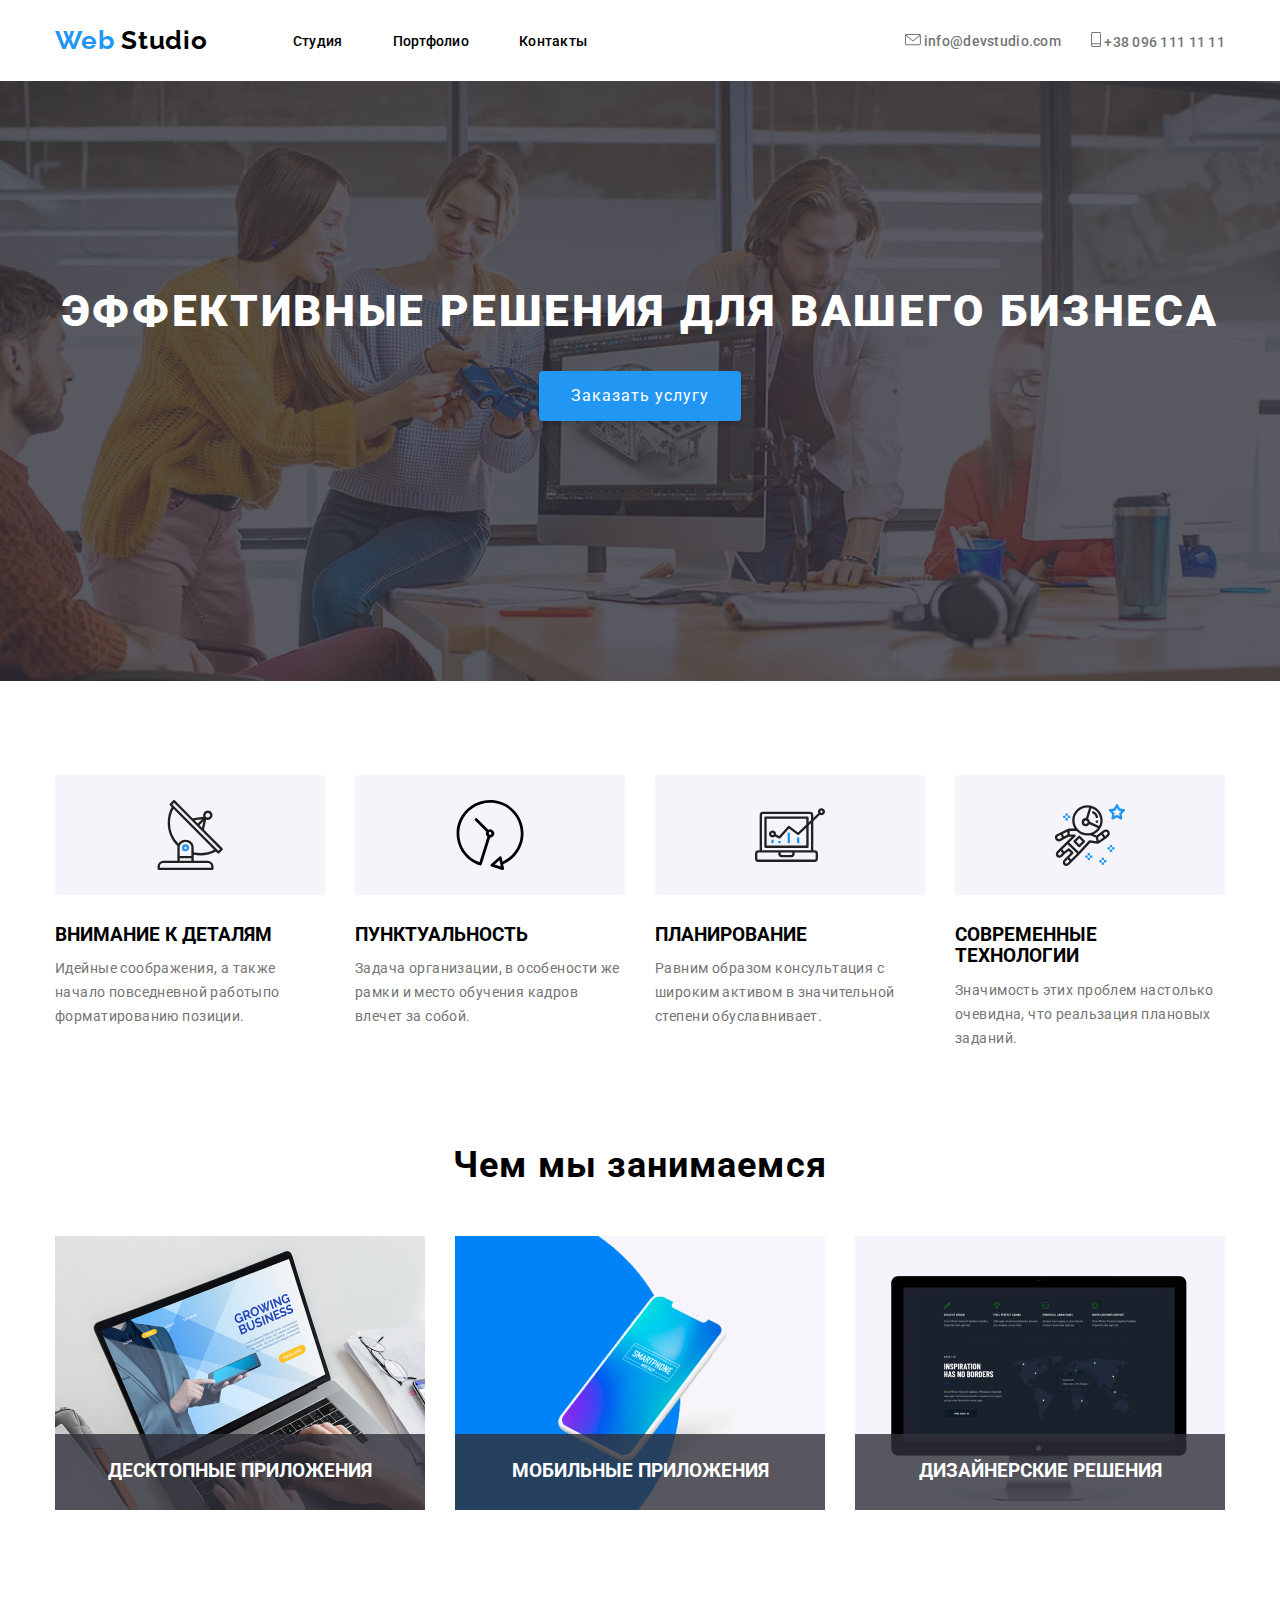
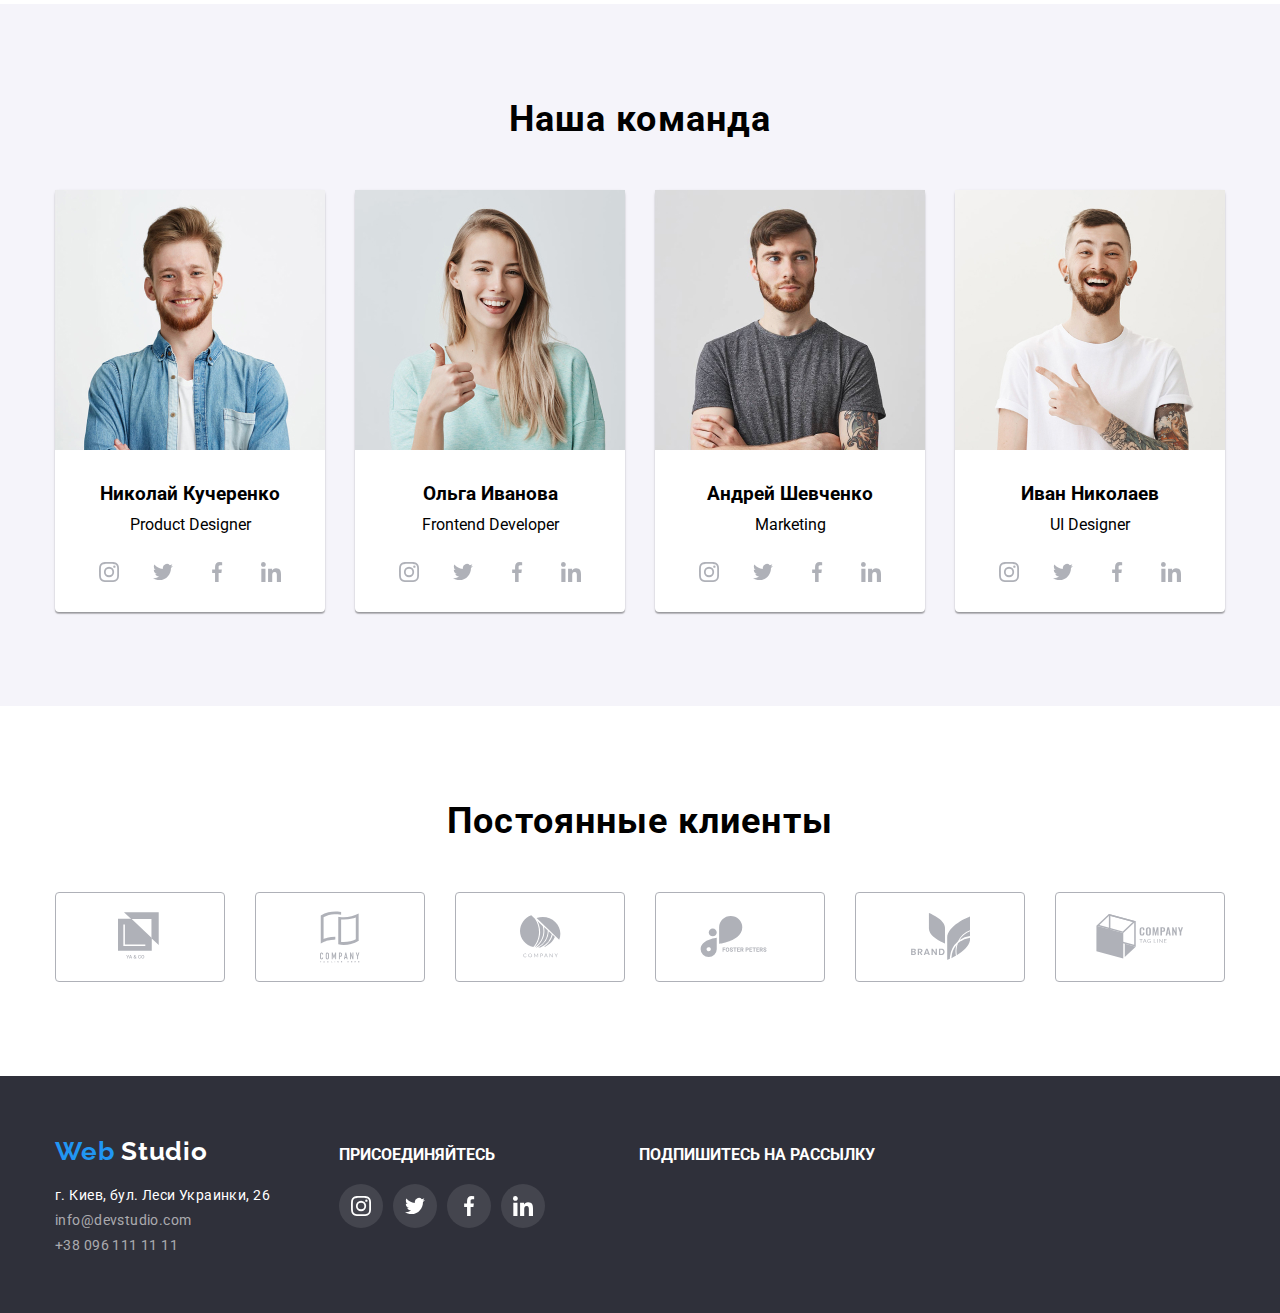
==== index.html @ 8b9122d2 "Скопированые файлы из предыдущей работы" ====
<!DOCTYPE html>
<html lang="ru">

<head>
    <meta charset="UTF-8">
    <meta name="viewport" content="width=device-width, initial-scale=1.0">
    <link
      rel="stylesheet"
      href="https://fonts.googleapis.com/css2?family=Raleway:wght@700&family=Roboto:wght@400;500;900&display=swap"
    />
    <title>Web studio</title>
    <link rel="stylesheet" href="./css/styles.css">
    <link rel="stylesheet" href="./css/normalize.css">

</head>

<body>
                <!-- Header -->
    <header>
        <nav class="container">
            <div class="header-content">
                <div class="header-logo">
                    <a class="logo" href="index.html"><span class="web">Web</span> Studio</a>
                </div>
                
                <ul class="nav-list">
                    <li class="nav-item"><a href="index.html" class="link">Студия</a></li>
                    <li class="nav-item"><a href="portfolio.html" class="link">Портфолио</a></li>
                    <li class="nav-item"><a href="#contacts" class="link">Контакты</a></li>
                </ul>
                <ul class="contacts-list">
                    <li class="contacts-item">
                        <a href="mailto:info@devstudio.com">
                            <svg class="mail">
                                <use href="./images/icons.svg#mail"></use>
                            </svg>
                         info@devstudio.com </a>
                    </li>
                    <li class="contacts-item">
                        <a href="tel:+380961111111">
                            <svg class="phone">
                                <use href="./images/icons.svg#phone"></use>
                            </svg>
                         +38 096 111 11 11 </a>
                    </li>
                </ul>
            </div> 
        </nav>
    </header>
    
                <!-- Hero -->
    <main>
        <section class="hero">
            <div class="container">
                <!-- <img src="./images/main.jpg" alt="Эфективные решения"> -->
                <h1 class="hero-title">ЭФФЕКТИВНЫЕ РЕШЕНИЯ ДЛЯ ВАШЕГО БИЗНЕСА</h1>
                <button class="button">Заказать услугу</button>
            </div>
        </section>

                <!-- Features cotainer-->
        <section class="features">
            <!-- То что нужно спрятать -->
            <h2 class="title visually-hidden">Наши преимущества</h2>
            <!-- То что нужно спрятать -->

            <div class="container">
                <ul class="features-list">
                    <li class="features-item">
                        <div class="features-image">
                            <svg class="icon">
                                <use href="./images/icons.svg#antena"></use>
                            </svg>
                        </div>
                        <h3 class="features-item-title">ВНИМАНИЕ К ДЕТАЛЯМ</h3>
                        <p class="features-item-text">Идейные соображения, а также начало повседневной работыпо форматированию позиции.</p>
                    </li>
                    <li class="features-item">
                        <div class="features-image">
                            <svg class="icon">
                                <use href="./images/icons.svg#clock"></use>
                            </svg>
                        </div>                        
                        <h3 class="features-item-title">ПУНКТУАЛЬНОСТЬ</h3>
                        <p class="features-item-text">Задача организации, в особености же рамки и место обучения кадров влечет за собой.</p>
                    </li>
                    <li class="features-item">
                        <div class="features-image">
                            <svg class="icon">
                                <use href="./images/icons.svg#diagram"></use>
                            </svg>
                        </div>
                        <h3 class="features-item-title">ПЛАНИРОВАНИЕ</h3>
                        <p class="features-item-text">Равним образом консультация с широким активом в значительной степени обуславнивает.</p>
                    </li>
                    <li class="features-item">
                        <div class="features-image">
                            <svg class="icon">
                                <use href="./images/icons.svg#astronaut"></use>
                            </svg>
                        </div>
                        <h3 class="features-item-title">СОВРЕМЕННЫЕ ТЕХНОЛОГИИ</h3>
                        <p class="features-item-text">Значимость этих проблем настолько очевидна, что реальзация плановых заданий.</p>
                    </li>
                </ul>
            </div>
        </section>

        <!--Tech skills container-->
        <section class="tech-skills">
            <div class="container">
                <h2 class="title">Чем мы занимаемся</h2>
                <ul class="tech-skills-list">
                    <li class="tech-skills-item box1">
                        <a href="#">
                            <!-- <img src="./images/box1.jpg" alt="Desktop app"> -->
                            <h3 class="tech-skills-item-title">ДЕСКТОПНЫЕ ПРИЛОЖЕНИЯ</h3>
                        </a>                        
                    </li>
                    <li class="tech-skills-item box2">
                        <a href="#">
                            <!-- <img src="./images/box2.jpg" alt="Mobile app"> -->
                            <h3 class="tech-skills-item-title">МОБИЛЬНЫЕ ПРИЛОЖЕНИЯ</h3>
                        </a>                        
                    </li>
                    <li class="tech-skills-item box3">
                        <a href="#">
                            <!-- <img src="./images/box3.jpg" alt="Дизайнерские решения"> -->
                            <h3 class="tech-skills-item-title">ДИЗАЙНЕРСКИЕ РЕШЕНИЯ</h3>
                        </a>                        
                    </li>
                </ul>
            </div>
        </section>

        <!-- Our Team -->
        <section class="our-team">
            <div class="container">
                <h2 class="title">Наша команда</h2>
                <ul class="team-list">
                    <li class="team-item">
                        <div class="team-photo">
                            <img src="./images/John_Smith.jpg" alt="Николай Кучеренко">
                        </div>                        
                        <div class="team-item-info">
                            <h3 class="team-item-title">Николай Кучеренко</h3>
                            <p class="team-item-description">Product Designer</p>
                            <ul class="social">
                                <!-- <li>
                                    <a href="">
                                        <svg>
                                            <use href="./images/icons.svg#antena.svg"></use>
                                        </svg>
                                    </a>
                                </li> -->
                                <li class="social-item">
                                    <a href="">
                                        <svg class="social-icon">
                                            <use href="./images/icons.svg#instagram"></use>
                                        </svg>
                                    </a>
                                </li>
                                <li class="social-item">
                                    <a href="">
                                        <svg class="social-icon">
                                            <use href="./images/icons.svg#twitter"></use>
                                        </svg>
                                    </a>
                                </li>
                                <li class="social-item">
                                    <a href="">
                                        <svg class="social-icon">
                                            <use href="./images/icons.svg#facebook"></use>
                                        </svg>
                                    </a>
                                </li>
                                <li class="social-item">
                                    <a href="">
                                        <svg class="social-icon">
                                            <use href="./images/icons.svg#linkedin"></use>
                                        </svg>
                                    </a>
                                </li>
                            </ul>
                        </div>
                    </li>
                    <li class="team-item">
                        <img src="./images/Marta_Stewart.jpg" alt="Ольга Иванова">
                        <div class="team-item-info">
                            <h3 class="team-item-title">Ольга Иванова</h3>
                            <p class="team-item-description">Frontend Developer</p>
                            <ul class="social">
                                <li class="social-item">
                                    <a href="">
                                        <svg class="social-icon">
                                            <use href="./images/icons.svg#instagram"></use>
                                        </svg>
                                    </a>
                                </li>
                                <li class="social-item">
                                    <a href="">
                                        <svg class="social-icon">
                                            <use href="./images/icons.svg#twitter"></use>
                                        </svg>
                                    </a>
                                </li>
                                <li class="social-item">
                                    <a href="">
                                        <svg class="social-icon">
                                            <use href="./images/icons.svg#facebook"></use>
                                        </svg>
                                    </a>
                                </li>
                                <li class="social-item">
                                    <a href="">
                                        <svg class="social-icon">
                                            <use href="./images/icons.svg#linkedin"></use>
                                        </svg>
                                    </a>
                                </li>
                            </ul>
                        </div>
                    </li>
                    <li class="team-item">
                        <img src="./images/Robert_Jakis.jpg" alt="Андрей Шевченко">
                        <div class="team-item-info">
                            <h3 class="team-item-title">Андрей Шевченко</h3>
                            <p class="team-item-description">Marketing</p>
                            <ul class="social">
                                <li class="social-item">
                                    <a href="">
                                        <svg class="social-icon">
                                            <use href="./images/icons.svg#instagram"></use>
                                        </svg>
                                    </a>
                                </li>
                                <li class="social-item">
                                    <a href="">
                                        <svg class="social-icon">
                                            <use href="./images/icons.svg#twitter"></use>
                                        </svg>
                                    </a>
                                </li>
                                <li class="social-item">
                                    <a href="">
                                        <svg class="social-icon">
                                            <use href="./images/icons.svg#facebook"></use>
                                        </svg>
                                    </a>
                                </li>
                                <li class="social-item">
                                    <a href="">
                                        <svg class="social-icon">
                                            <use href="./images/icons.svg#linkedin"></use>
                                        </svg>
                                    </a>
                                </li>
                            </ul>
                        </div>
                    </li>
                    <li class="team-item">
                        <img src="./images/Martin_Doe.jpg" alt="Иван Николаев">
                        <div class="team-item-info">
                            <h3 class="team-item-title">Иван Николаев</h3>
                            <p class="team-item-description">UI Designer</p>
                            <ul class="social">
                                <li class="social-item">
                                    <a href="">
                                        <svg class="social-icon">
                                            <use href="./images/icons.svg#instagram"></use>
                                        </svg>
                                    </a>
                                </li>
                                <li class="social-item">
                                    <a href="">
                                        <svg class="social-icon">
                                            <use href="./images/icons.svg#twitter"></use>
                                        </svg>
                                    </a>
                                </li>
                                <li class="social-item">
                                    <a href="">
                                        <svg class="social-icon">
                                            <use href="./images/icons.svg#facebook"></use>
                                        </svg>
                                    </a>
                                </li>
                                <li class="social-item">
                                    <a href="">
                                        <svg class="social-icon">
                                            <use href="./images/icons.svg#linkedin"></use>
                                        </svg>
                                    </a>
                                </li>
                            </ul>
                        </div>
                    </li>
                </ul>
            </div>
        </section>
        <!-- Our Client -->
        <section class="clients">
            <div class="container">
                <h2 class="title">Постоянные клиенты</h2>
                <ul class="clients-list">
                    <li class="clients-item">
                        <a href="#">
                            <svg class="clients-icon"  width="45px" height="50px">
                                <use href="./images/icons.svg#logo-Client1"></use>
                            </svg>
                        </a>
                    </li>
                    <li class="clients-item">
                        <a href="#">
                            <svg class="clients-icon" width="40px" height="52px">
                                <use href="./images/icons.svg#logo-Client2"></use>
                            </svg>
                        </a>
                    </li>
                    <li class="clients-item">
                        <a href="#">
                            <svg class="clients-icon" width="41px" height="43px">
                                <use href="./images/icons.svg#logo-Client3"></use>
                            </svg>
                        </a>
                    </li>
                    <li class="clients-item">
                        <a href="#">
                            <svg class="clients-icon" width="80px" height="42px">
                                <use href="./images/icons.svg#logo-Client4"></use>
                            </svg>
                        </a>
                    </li>
                    <li class="clients-item">
                        <a href="#">
                            <svg class="clients-icon" width="59px" height="47px">
                                <use href="./images/icons.svg#logo-Client5"></use>
                            </svg>
                        </a>
                    </li>
                    <li class="clients-item">
                        <a href="#">
                            <svg class="clients-icon" width="88px" height="45px">
                                <use href="./images/icons.svg#logo-Client6"></use>
                            </svg>
                            
                        </a>
                    </li>
                </ul>
            </div>
        </section>
    </main>

    <!-- Footer -->
    <footer class="page-footer">
        <section>
            <div class="container">  
                <div class="footer-content">
                    <div class="footer-contacts">
                        <a class="logo inverse" href="#top"><span class="web">Web</span> Studio</a>                                
                        <address id="contacts" class="adress">      
                            <p class="adress-item inverse">г. Киев, бул. Леси Украинки, 26</p>
                            <p class="adress-item"><a href="mailto:info@devstudio.com" class="link"> info@devstudio.com</a></p>
                            <p class="adress-item"><a href="tel:+380961111111" class="link"> +38 096 111 11 11 </a></p>
                        </address>
                    </div>
                    <div class="join-social-network">
                        <b class="inverse">ПРИСОЕДИНЯЙТЕСЬ</b>
                        <ul class="social">
                            <li class="social-item">
                                <a href="">
                                    <svg class="social-icon">
                                        <use href="./images/icons.svg#instagram"></use>
                                    </svg>
                                </a>
                            </li>
                            <li class="social-item">
                                <a href="">
                                    <svg class="social-icon">
                                        <use href="./images/icons.svg#twitter"></use>
                                    </svg>
                                </a>
                            </li>
                            <li class="social-item">
                                <a href="">
                                    <svg class="social-icon">
                                        <use href="./images/icons.svg#facebook"></use>
                                    </svg>
                                </a>
                            </li>
                            <li class="social-item">
                                <a href="">
                                    <svg class="social-icon">
                                        <use href="./images/icons.svg#linkedin"></use>
                                    </svg>
                                </a>
                            </li>
                        </ul>
                    </div>

                    <div class="subscribe">
                        <b class="inverse">ПОДПИШИТЕСЬ НА РАССЫЛКУ</b>
                        <!-- <input type="text" placeholder="E-mail">
                        <input type="submit" value="Подписаться" id="asd_subscribe_submit" name="asd_submit"> -->
                    </div>

                </div>
            </div>
        </section>
    </footer>
</body>

</html>
---- css/styles.css ----
/* Text colors */
:root {
    --main-1-color: black;
    --main-2-color: #2196F3;
    --main-3-color: #FFFFFF;
    --main-4-color: #757575;
    --main-5-color: #2F303A;
    --main-6-color: #F5F4FA;
    --main-7-color: rgba(255, 255, 255, 0.4);
    --main-8-color: rgba(255, 255, 255, 0.1);
    --main-9-color: #AFB1B8;
}

html {
    box-sizing: border-box;
}

*,
::before,
::after {
    box-sizing: inherit;
}
h1,
h2,
h3,
h4,
h5,
h6,
p {
    margin-top: 0px;
    margin-bottom: 0px;
}
body {
    font-family: 'Roboto', sans-serif;
}

a {
    text-decoration: none;  /*Убирает подчеткивание в ссылок*/
}

ul {
    text-decoration: none;
    list-style: none;
    margin: 0;
    padding-left: 0;
}

.container {
    width: 1200px;
    padding-top: 94px;
    padding-bottom: 94px;
    padding-right: 15px;
    padding-left: 15px; 
    margin: 0px auto 0px auto;   
}

.nav-list .link:hover,
.nav-list .link:focus {
    padding-bottom: 28px;
    border-bottom: 2px solid var(--main-2-color);
}
.link:hover,
.link:focus {
    color: var(--main-2-color);
}

header .container,
footer .container {
    padding-top: 0px;
    padding-bottom: 0px;
}

.title {
    padding-bottom: 50px;
    font-size: 36px;
    line-height: 42px;
    letter-spacing: 0.03em;
    text-align: center;
}

/* img {
    display: block;
    max-width: 100%;
    height: auto;
} */


        /* Header */
.border {
    border-bottom: 1px solid #ECECEC;
}
.header-content {
    display: flex;
    align-items: center;   
}
.header-logo {
    text-align: center;
    padding-top: 24px;
    padding-bottom: 25px;
    margin-right: 85px;
}
header .container {
    height: 81px;
}
header {
    font-weight: 500;
    font-size: 14px;
    line-height: 16px;
    letter-spacing: 0.02em;
}

.logo {
    font-family: 'Raleway', sans-serif;
    font-size: 26px;
    font-weight: 700;
    line-height: 1.19;
    letter-spacing: 0.03em;
    color: var(--main-1-color);
}

.web {
    color: var(--main-2-color);
}

.nav-list,
.contacts-list,
.team-list {
    display: flex;
}
.contacts-list {
    align-items: center;
}

.nav-item:not(:last-child) {
    margin-right: 50px;
}

.nav-item,
.contacts-item {
    padding-top: 32px;
    padding-bottom: 32px;    
}

.nav-item a {
    color: var(--main-1-color);
}

.contacts-list {
    margin-left: auto;
}
.contacts-item:not(:last-child) {
    margin-right: 30px;    
}

.contacts-item a {
    color: var(--main-4-color);
}

.contacts-item a:hover,
.contacts-item a:focus {
    color: var(--main-2-color);
    fill: var(--main-2-color);
}

.mail {
    width: 16px;
    height: 12px;
    fill: currentColor;
}
.phone {
    width: 10px;
    height: 15px;
    fill: currentColor;
}
        /* Header end*/


        /* Шапка сайта */
.hero {
    align-items: center;
    text-align: center;
    /* padding-top: 200px;
    padding-bottom: 280px; */
    background-image: linear-gradient(to right, rgba(47, 48, 58, 0.8), rgba(47, 48, 58, 0.8)),
        url("../images/main.jpg");
    background-repeat: no-repeat;
    background-position: center;
    background-size: cover;
    margin-left: auto;
    margin-right: auto;
    max-width: 1600px;
    height: 600px;
}
.hero .container {
    padding: 0;
}

.hero-title {
    padding-top: 200px;
    margin: 0 0 30px 0;
    font-weight: 900;
    font-size: 44px;
    line-height: 60px;
    letter-spacing: 0.06em;
    color: var(--main-3-color);
    /* margin-bottom: 30px; */
    text-transform: uppercase;
}

.hero button {
    background-color: var(--main-2-color);
    box-shadow: 0px 4px 4px rgba(0, 0, 0, 0.15);
    border-radius: 4px;     
}

.hero .button {
    padding: 10px 32px;
    color: var(--main-3-color);
    font-size: 16px;
    line-height: 30px;
    letter-spacing: 0.06em;
    border: 0px;
    /* min-width: 200px; */
}

.hero .button:hover,
.hero .button:focus {
    background-color: blue;
}
            /* Шапка сайта */

            /* Features container start */
.features .container {
    padding-bottom: 0;
}
.visually-hidden {
    clip: rect(1px, 1px, 1px, 1px);
    height: 1px;
    overflow: hidden;
    position: absolute;
    white-space: nowrap;
    width: 1px;
}

/* .features-item:not(:last-child), */
.team-item:not(:last-child),
.clients-item:not(:last-child) {
    margin-right: 30px;
}

.features-list {
    display: flex;
    justify-content: space-between;
}
.features-item {
    width: 270px;
}
.features-image {
    display: flex;
    justify-content: center;
    align-items: center;
    height: 120px;
    background-color: var(--main-6-color);
    border-radius: 4px;
}
.icon {
    width: 70px;
    height: 70px;
}
    
.features-item-title {
    line-height: 1.14;
    padding-top: 30px;
    padding-bottom: 10px;
}
.features-item-text {
    color: var(--main-4-color);
    font-size: 14px;
    line-height: 24px;
    letter-spacing: 0.03em;
}
            /* Features container end */

            /* Tech skills container start */
/* .tech-skills {
    text-align: center;
    min-width: 386px;
} */
.tech-skills-list {
    display: flex;
}
.tech-skills-item:not(:last-child){
    margin-right: 30px;
}
.tech-skills-item {
    display: flex;
    align-items: flex-end
}
.tech-skills-item-title {    
    background: rgba(47, 48, 58, 0.8);
    width: 370px;
    text-align: center;
    color: var(--main-3-color);
    padding-top: 27px;
    padding-bottom: 27px;
}
/* .box {
    width: 370px;
    height: 274px;    
} */
.box1 {
    width: 370px;
    height: 274px;
    background-image: url(../images/box1.jpg);
}
.box2 {
    width: 370px;
    height: 274px;
    background-image: url(../images/box2.jpg);
}
.box3 {
    width: 370px;
    height: 274px;
    background-image: url(../images/box3.jpg);
}

            /* Tech skills container end */


            /* Our team container start */
.our-team {
    text-align: center;
    background-color: var(--main-6-color);
    /* min-width: 1600px;
    height: 702px; */
}

.team-list {
    /* padding-bottom: 94px; */
    height: 422px;
}
.team-item {
    align-items: center;
    background-color: var(--main-3-color);
    border-radius: 4px;
    box-shadow: 0px 2px 1px rgba(0, 0, 0, 0.2), 0px 1px 1px rgba(0, 0, 0, 0.14), 0px 1px 3px rgba(0, 0, 0, 0.12);
}
.team-item-title {
    padding-top: 30px;
}

.team-item-description {
    padding-top: 10px;
    padding-bottom: 16px;
}

.social {
    display: flex;
    justify-content: space-between;
    align-items: center;
}
.our-team .social {
    padding-left: 32px;
    padding-right: 32px;
    padding-bottom: 24px;
}
.social-item a {
    display: flex;
    justify-content: center;
    align-items: center;
    border-radius: 50%;
    width: 44px;
    height: 44px;
}
.social-icon {
    width: 20px;
    height: 20px;
    fill: var(--main-9-color);
}
.social-item a:hover .social-icon,
.social-item a:focus .social-icon {
    fill: var(--main-3-color);
}
.page-footer .social-icon {
    fill: var(--main-3-color);
}

.page-footer .social-item a {
    background-color: var(--main-8-color);
}
.social-item a:hover,
.social-item a:focus {
    background-color: var(--main-2-color);
}
            /* Our team container end */



            /* Clients start*/
.clients-list {
    display: flex;
    justify-content: space-between;
}
.clients-item a {
    display: flex;
    align-items: center;
    justify-content: center;
    width: 170px; 
    height: 90px;
    border: 1px solid var(--main-9-color);
    border-radius: 4px;           
}
.clients-icon {
    fill: var(--main-9-color);
}

.clients-item a:hover,
.clients-item a:focus {
    border-color: var(--main-2-color);
}
.clients-item a:hover .clients-icon,
.clients-item a:focus .clients-icon {
    fill: var(--main-2-color);
}
            /* Clients end */


            /* Footer container */
.page-footer {
    background-color: var(--main-5-color);  
    /* height: 253px; */
}

.logo.inverse,
.inverse {
    color: var(--main-3-color);
}

.footer-content {
    padding-top: 60px;
    display: flex;
    align-items: baseline;
    padding-bottom: 60px;
    /* justify-content: space-between; */
}

.adress {
    margin-top: 20px;
    font-style: normal;
}
.adress-item:not(:last-child) {
    margin-bottom: 9px;
}
.adress-item {
    font-size: 14px;
    letter-spacing: 0.03em;
}
.adress-item a {
    color: rgba(255, 255, 255, 0.6);
}

.footer-contacts {
    padding-right: 69px;
}
.join-social-network {    
    padding-right: 94px;
}
.page-footer .social {
    padding-top: 20px;
}
.page-footer .social-item:not(:last-child) {
    margin-right: 10px ;
}
            /* Our team container end */




            /* Portfolio start */
.our-project h1 {
    display: none;
}
.filter-list {
    display: flex;
    justify-content: center;
    text-align: center;
    margin-bottom: 50px;    
}

/* .filter-item {
    min-width: 73px;
} */

.filter-item:not(:last-child) {
    margin-right: 8px;
}

.our-project .button {
    margin: 0;
    padding: 6px 22px;
    letter-spacing: 0.03em;
    line-height: 1.62;
    box-shadow: 0px 2px 2px rgba(0, 0, 0, 0.12);
    text-shadow: 0px 4px 4px rgba(0, 0, 0, 0.25);
    border-radius: 4px;
    border: 0;
}

.our-project .button:hover,
.our-project .button:focus {
    background-color: var(--main-2-color);
    color: var(--main-3-color);
}

.portfolio-list {
    display: flex;
    flex-wrap: wrap;
}

.portfolio-item {
    width: calc((100% - 30px * 2 ) / 3);
    margin-right: 30px;
    
}
.card-image {
    display: block;
}
.card-contents {
    border: 1px solid #EEEEEE;
    background-color: var(--main-3-color);
    padding-left: 24px;
    padding-right: 24px;
    padding-top: 0px;
}
.portfolio-item:nth-child(3n) {
    margin-right: 0;
}
.portfolio-item:nth-child(n + 4) {
    margin-top: 30px;
}

.portfolio-titles {
    font-size: 18px;
    line-height: 36px;
    letter-spacing: 0.06em;
    color: var(--main-1-color);
    margin-top: 20px;
    margin-bottom: 4px;
}
.portfolio-text {
    font-size: 16px;
    line-height: 30px;
    letter-spacing: 0.03em;
    color: var(--main-4-color);
    margin-bottom: 20px;
}
            /* Portfolio end */
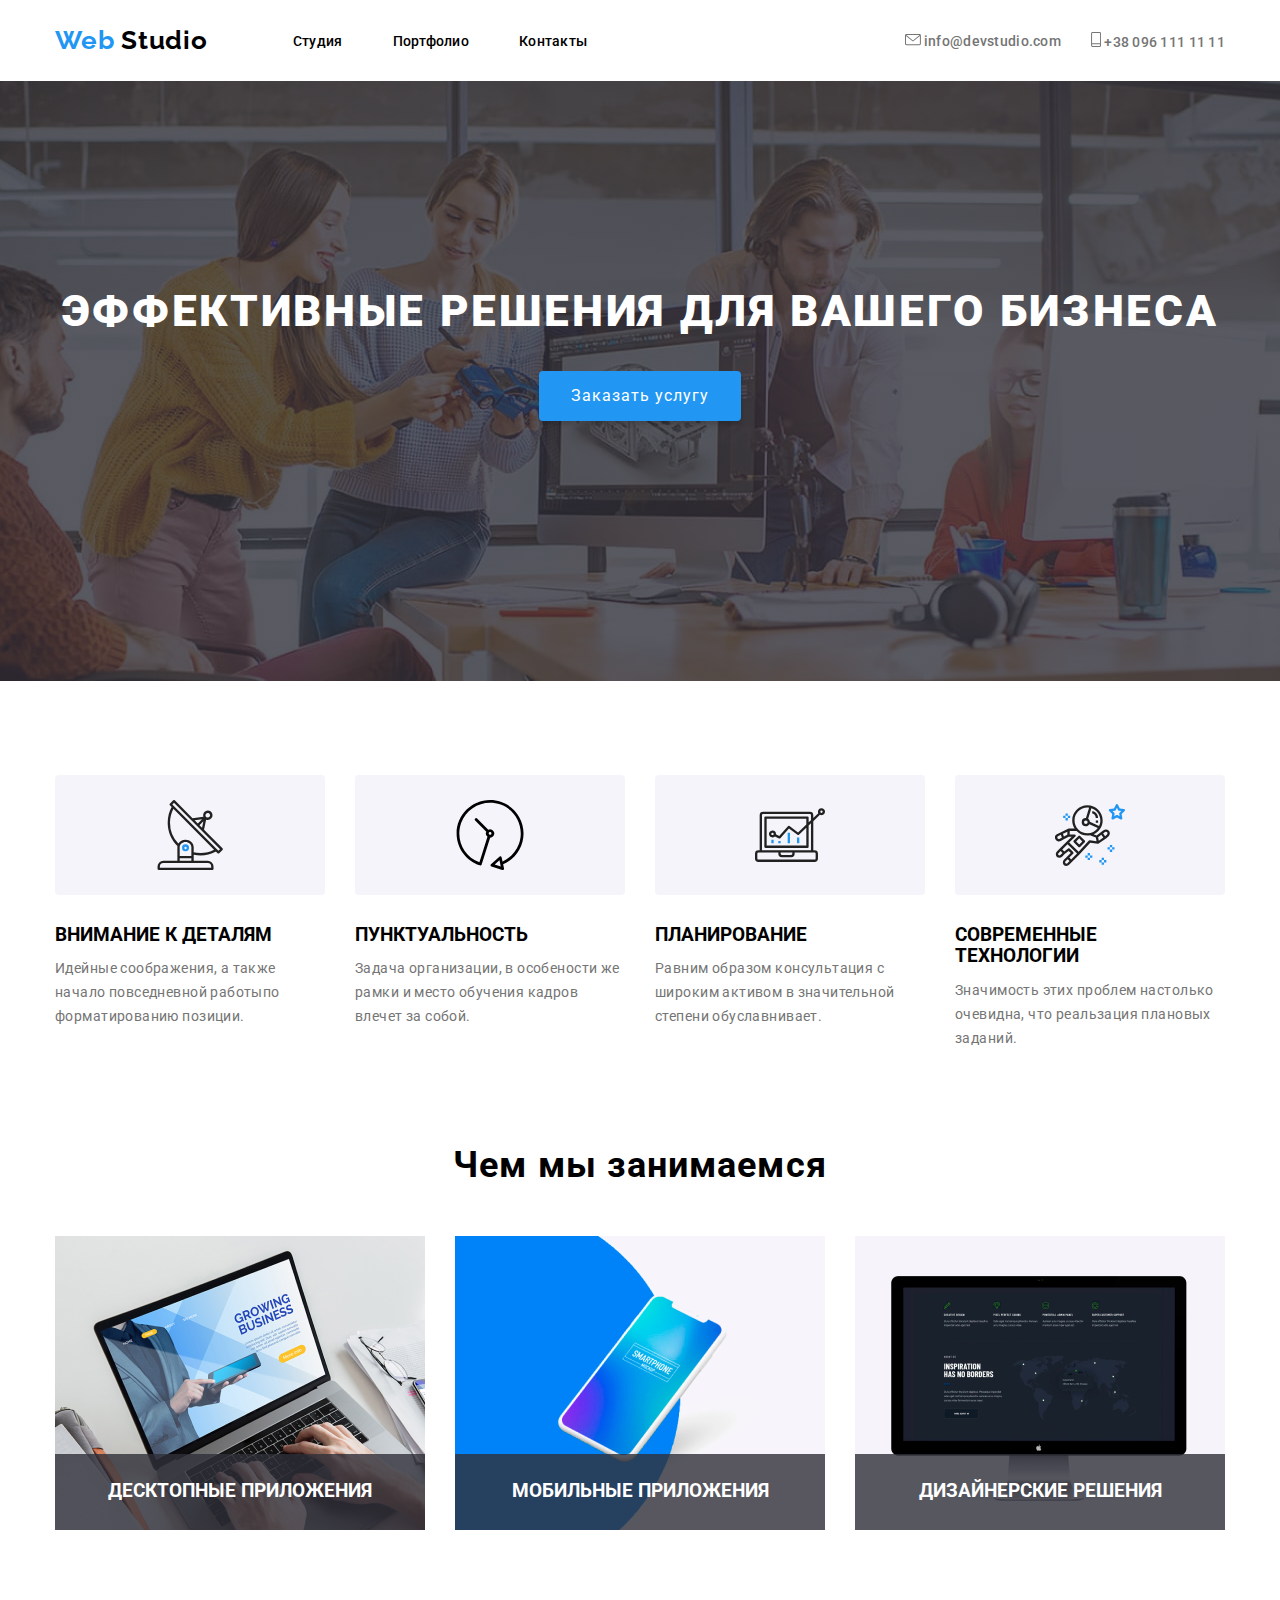
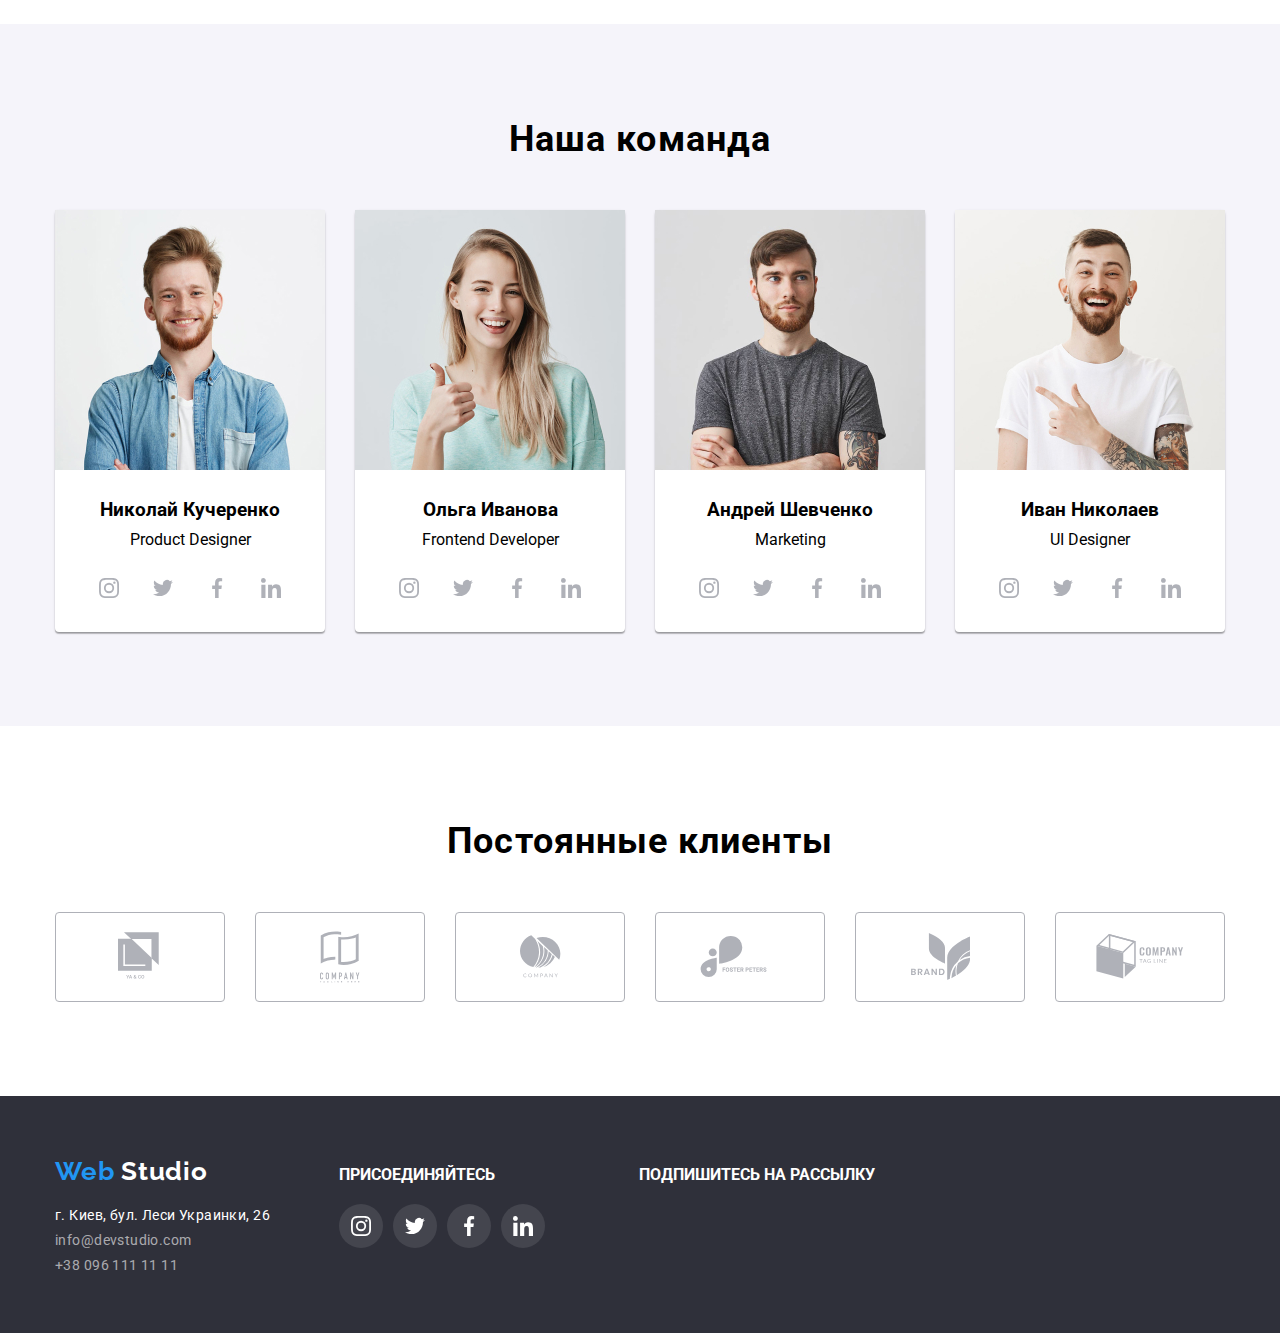
==== commit b754718a: "Добавлено позиционирование" ====
--- a/index.html
+++ b/index.html
@@ -5,8 +5,8 @@
     <meta charset="UTF-8">
     <meta name="viewport" content="width=device-width, initial-scale=1.0">
     <link
-      rel="stylesheet"
-      href="https://fonts.googleapis.com/css2?family=Raleway:wght@700&family=Roboto:wght@400;500;900&display=swap"
+        rel="stylesheet"
+        href="https://fonts.googleapis.com/css2?family=Raleway:wght@700&family=Roboto:wght@400;500;900&display=swap"
     />
     <title>Web studio</title>
     <link rel="stylesheet" href="./css/styles.css">
@@ -34,14 +34,14 @@
                             <svg class="mail">
                                 <use href="./images/icons.svg#mail"></use>
                             </svg>
-                         info@devstudio.com </a>
+                        info@devstudio.com </a>
                     </li>
                     <li class="contacts-item">
                         <a href="tel:+380961111111">
                             <svg class="phone">
                                 <use href="./images/icons.svg#phone"></use>
                             </svg>
-                         +38 096 111 11 11 </a>
+                        +38 096 111 11 11 </a>
                     </li>
                 </ul>
             </div> 
@@ -111,21 +111,21 @@
             <div class="container">
                 <h2 class="title">Чем мы занимаемся</h2>
                 <ul class="tech-skills-list">
-                    <li class="tech-skills-item box1">
-                        <a href="#">
-                            <!-- <img src="./images/box1.jpg" alt="Desktop app"> -->
+                    <li class="tech-skills-item">
+                        <a href="#">
+                            <img src="./images/box1.jpg" alt="Desktop app">
                             <h3 class="tech-skills-item-title">ДЕСКТОПНЫЕ ПРИЛОЖЕНИЯ</h3>
                         </a>                        
                     </li>
-                    <li class="tech-skills-item box2">
-                        <a href="#">
-                            <!-- <img src="./images/box2.jpg" alt="Mobile app"> -->
+                    <li class="tech-skills-item">
+                        <a href="#">
+                            <img src="./images/box2.jpg" alt="Mobile app">
                             <h3 class="tech-skills-item-title">МОБИЛЬНЫЕ ПРИЛОЖЕНИЯ</h3>
                         </a>                        
                     </li>
-                    <li class="tech-skills-item box3">
-                        <a href="#">
-                            <!-- <img src="./images/box3.jpg" alt="Дизайнерские решения"> -->
+                    <li class="tech-skills-item">
+                        <a href="#">
+                            <img src="./images/box3.jpg" alt="Дизайнерские решения">
                             <h3 class="tech-skills-item-title">ДИЗАЙНЕРСКИЕ РЕШЕНИЯ</h3>
                         </a>                        
                     </li>
@@ -145,14 +145,7 @@
                         <div class="team-item-info">
                             <h3 class="team-item-title">Николай Кучеренко</h3>
                             <p class="team-item-description">Product Designer</p>
-                            <ul class="social">
-                                <!-- <li>
-                                    <a href="">
-                                        <svg>
-                                            <use href="./images/icons.svg#antena.svg"></use>
-                                        </svg>
-                                    </a>
-                                </li> -->
+                            <ul class="social">                                
                                 <li class="social-item">
                                     <a href="">
                                         <svg class="social-icon">
--- a/css/styles.css
+++ b/css/styles.css
@@ -10,6 +10,7 @@
     --main-7-color: rgba(255, 255, 255, 0.4);
     --main-8-color: rgba(255, 255, 255, 0.1);
     --main-9-color: #AFB1B8;
+    --border-color: #ECECEC;
 }
 
 html {
@@ -79,17 +80,20 @@
     text-align: center;
 }
 
-/* img {
+img {
     display: block;
     max-width: 100%;
     height: auto;
-} */
-
+}
+
+
+        /* Border for portfolio */
+.border {
+    border-bottom: 1px solid var(--border-color);
+}
+        /* Border for portfolio end */
 
         /* Header */
-.border {
-    border-bottom: 1px solid #ECECEC;
-}
 .header-content {
     display: flex;
     align-items: center;   
@@ -294,12 +298,14 @@
     margin-right: 30px;
 }
 .tech-skills-item {
-    display: flex;
-    align-items: flex-end
+    position: relative;
+    /* align-items: flex-end */
 }
 .tech-skills-item-title {    
+    position: absolute;
+    bottom: 0;
     background: rgba(47, 48, 58, 0.8);
-    width: 370px;
+    width: 100%;
     text-align: center;
     color: var(--main-3-color);
     padding-top: 27px;
@@ -309,7 +315,7 @@
     width: 370px;
     height: 274px;    
 } */
-.box1 {
+/* .box1 {
     width: 370px;
     height: 274px;
     background-image: url(../images/box1.jpg);
@@ -323,7 +329,7 @@
     width: 370px;
     height: 274px;
     background-image: url(../images/box3.jpg);
-}
+} */
 
             /* Tech skills container end */
 
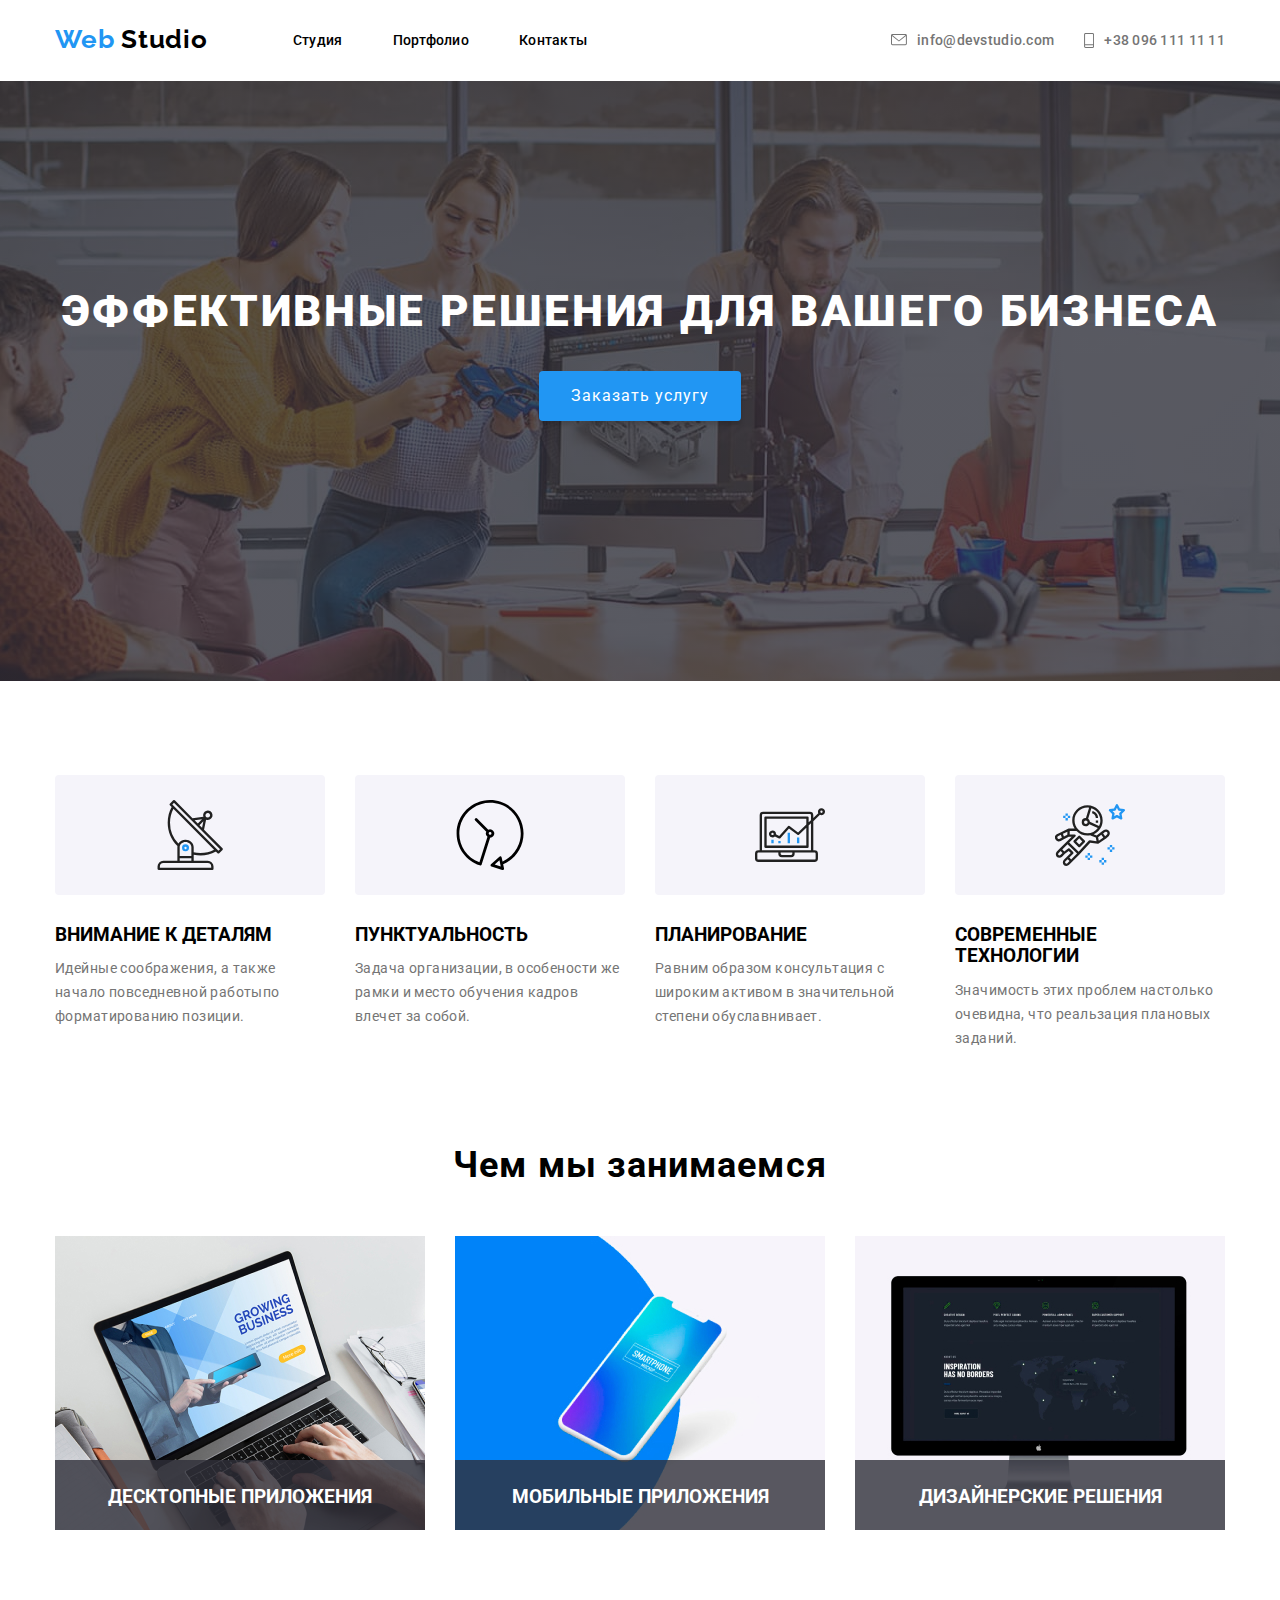
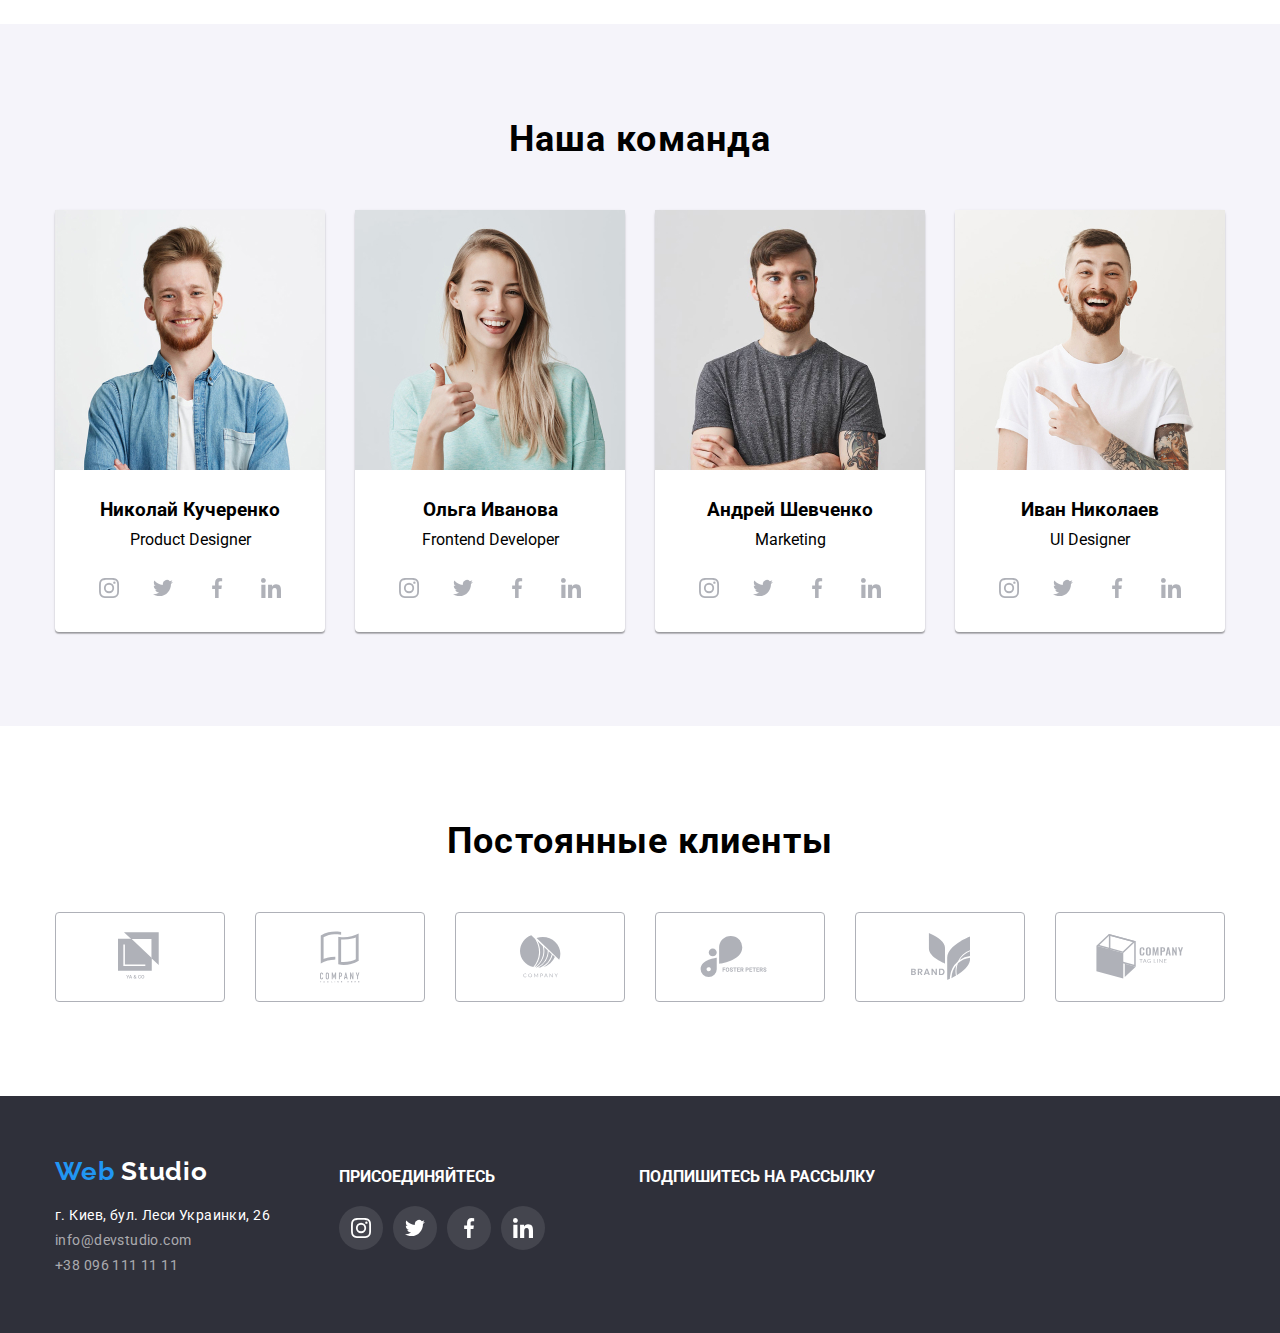
==== commit 85c15f6e: "Добавлено центрирование иконок в header" ====
--- a/index.html
+++ b/index.html
@@ -31,14 +31,14 @@
                 <ul class="contacts-list">
                     <li class="contacts-item">
                         <a href="mailto:info@devstudio.com">
-                            <svg class="mail">
+                            <svg class="mail icon-header">
                                 <use href="./images/icons.svg#mail"></use>
                             </svg>
                         info@devstudio.com </a>
                     </li>
                     <li class="contacts-item">
                         <a href="tel:+380961111111">
-                            <svg class="phone">
+                            <svg class="phone icon-header">
                                 <use href="./images/icons.svg#phone"></use>
                             </svg>
                         +38 096 111 11 11 </a>
--- a/css/styles.css
+++ b/css/styles.css
@@ -158,6 +158,8 @@
 }
 
 .contacts-item a {
+    display: flex;
+    align-items: center;
     color: var(--main-4-color);
 }
 
@@ -166,6 +168,10 @@
     color: var(--main-2-color);
     fill: var(--main-2-color);
 }
+.contacts-item {
+    display: flex;
+    align-items: center;
+}
 
 .mail {
     width: 16px;
@@ -176,6 +182,12 @@
     width: 10px;
     height: 15px;
     fill: currentColor;
+}
+.icon-header {
+    display: flex;
+    align-items: center;
+    margin-right: 10px;
+    
 }
         /* Header end*/
 
@@ -306,6 +318,7 @@
     bottom: 0;
     background: rgba(47, 48, 58, 0.8);
     width: 100%;
+    max-height: 70px;
     text-align: center;
     color: var(--main-3-color);
     padding-top: 27px;
@@ -363,12 +376,12 @@
 
 .social {
     display: flex;
-    justify-content: space-between;
+    justify-content: center;
     align-items: center;
 }
 .our-team .social {
-    padding-left: 32px;
-    padding-right: 32px;
+    margin-left: 32px;
+    margin-right: 32px;
     padding-bottom: 24px;
 }
 .social-item a {
@@ -378,6 +391,9 @@
     border-radius: 50%;
     width: 44px;
     height: 44px;
+}
+.social-item:not(:last-child) {
+    margin-right: 10px;
 }
 .social-icon {
     width: 20px;
@@ -420,7 +436,6 @@
 .clients-icon {
     fill: var(--main-9-color);
 }
-
 .clients-item a:hover,
 .clients-item a:focus {
     border-color: var(--main-2-color);
@@ -446,7 +461,7 @@
 .footer-content {
     padding-top: 60px;
     display: flex;
-    align-items: baseline;
+    /* align-items: baseline; */
     padding-bottom: 60px;
     /* justify-content: space-between; */
 }
@@ -467,18 +482,25 @@
 }
 
 .footer-contacts {
-    padding-right: 69px;
-}
-.join-social-network {    
-    padding-right: 94px;
-}
+    margin-right: 69px;
+}
+.join-social-network {      
+    margin-right: 94px;
+}
+.join-social-network,
+.subscribe {
+    padding-top: 12px;
+}
+/* .footer-content .join-social-network {
+    padding-top: 12px;
+} */
 .page-footer .social {
     padding-top: 20px;
 }
-.page-footer .social-item:not(:last-child) {
+/* .page-footer .social-item:not(:last-child) {
     margin-right: 10px ;
-}
-            /* Our team container end */
+} */
+            /* Footer container end */
 
 
 
@@ -526,8 +548,7 @@
 
 .portfolio-item {
     width: calc((100% - 30px * 2 ) / 3);
-    margin-right: 30px;
-    
+    margin-right: 30px;    
 }
 .card-image {
     display: block;
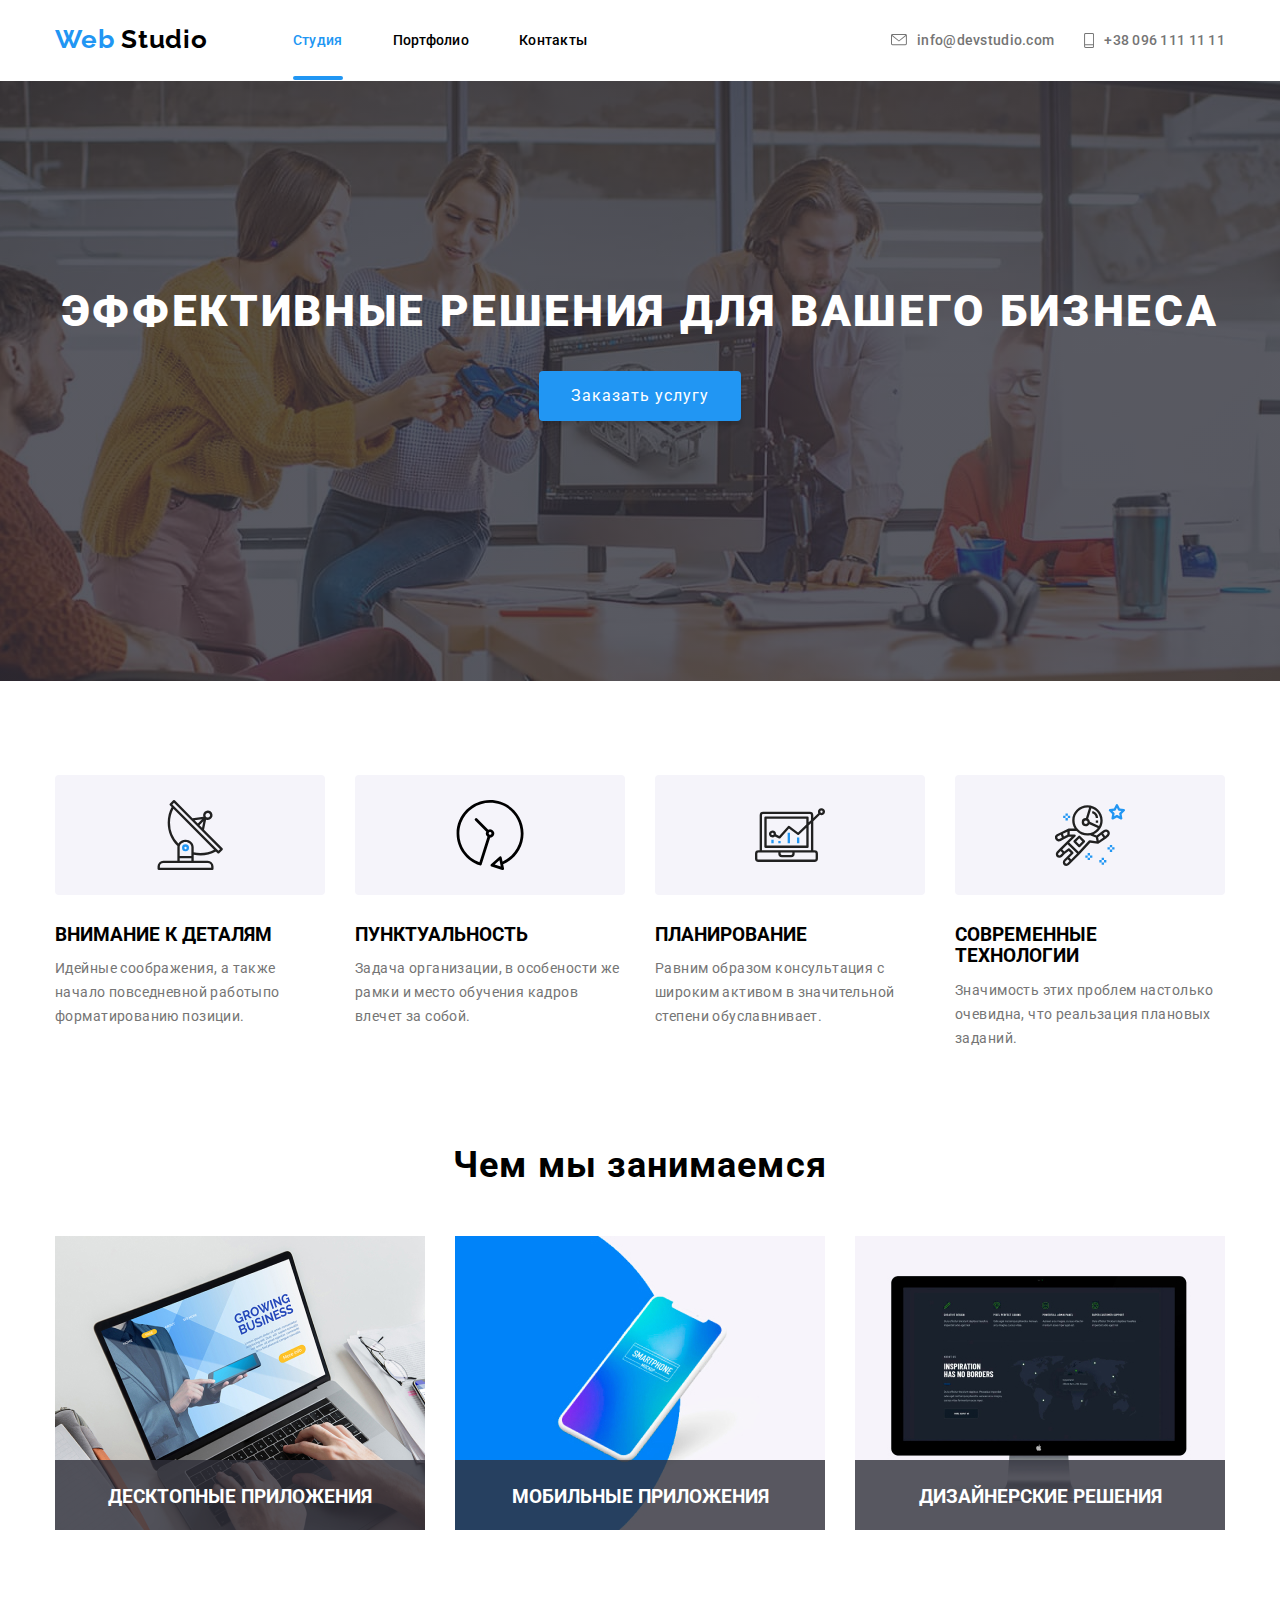
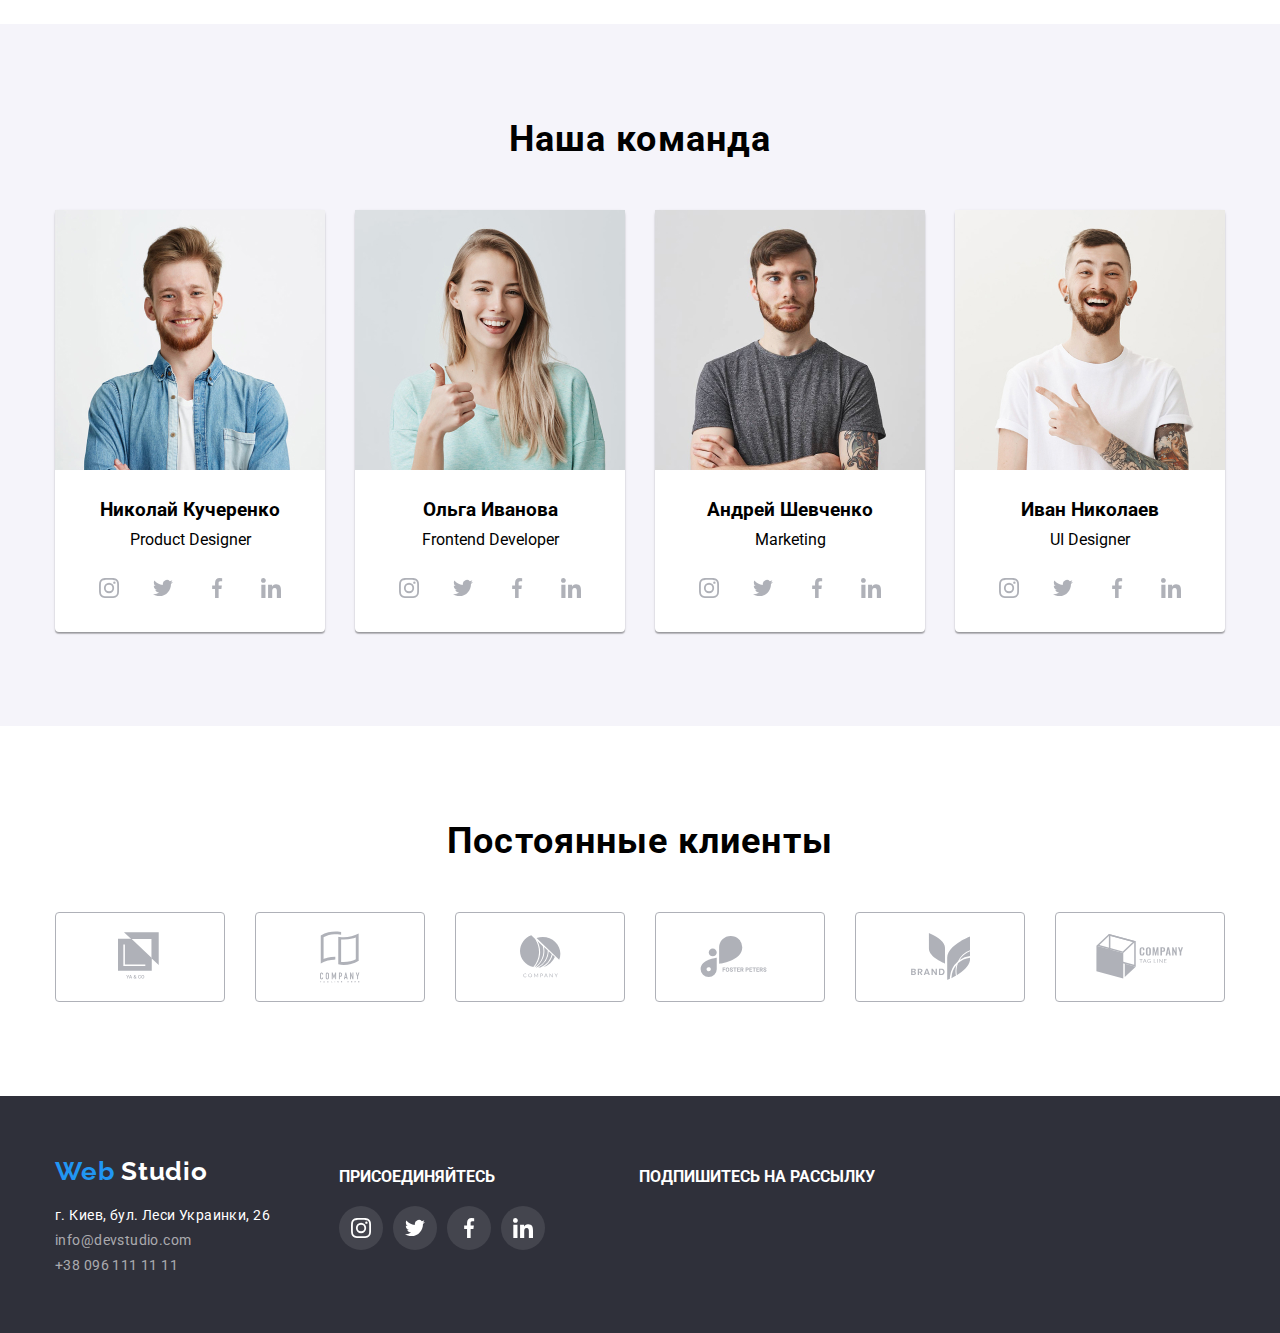
==== commit 41e47956: "Сделано подчеркивание для текущей страницы" ====
--- a/index.html
+++ b/index.html
@@ -24,20 +24,20 @@
                 </div>
                 
                 <ul class="nav-list">
-                    <li class="nav-item"><a href="index.html" class="link">Студия</a></li>
-                    <li class="nav-item"><a href="portfolio.html" class="link">Портфолио</a></li>
-                    <li class="nav-item"><a href="#contacts" class="link">Контакты</a></li>
+                    <li class="nav-item"><a href="index.html" class="link menu-link active-page">Студия</a></li>
+                    <li class="nav-item"><a href="portfolio.html" class="link menu-link">Портфолио</a></li>
+                    <li class="nav-item"><a href="#contacts" class="link menu-link">Контакты</a></li>
                 </ul>
                 <ul class="contacts-list">
                     <li class="contacts-item">
-                        <a href="mailto:info@devstudio.com">
+                        <a href="mailto:info@devstudio.com" class="link">
                             <svg class="mail icon-header">
                                 <use href="./images/icons.svg#mail"></use>
                             </svg>
                         info@devstudio.com </a>
                     </li>
                     <li class="contacts-item">
-                        <a href="tel:+380961111111">
+                        <a href="tel:+380961111111" class="link">
                             <svg class="phone icon-header">
                                 <use href="./images/icons.svg#phone"></use>
                             </svg>
@@ -147,28 +147,28 @@
                             <p class="team-item-description">Product Designer</p>
                             <ul class="social">                                
                                 <li class="social-item">
-                                    <a href="">
+                                    <a href="#">
                                         <svg class="social-icon">
                                             <use href="./images/icons.svg#instagram"></use>
                                         </svg>
                                     </a>
                                 </li>
                                 <li class="social-item">
-                                    <a href="">
+                                    <a href="#">
                                         <svg class="social-icon">
                                             <use href="./images/icons.svg#twitter"></use>
                                         </svg>
                                     </a>
                                 </li>
                                 <li class="social-item">
-                                    <a href="">
+                                    <a href="#">
                                         <svg class="social-icon">
                                             <use href="./images/icons.svg#facebook"></use>
                                         </svg>
                                     </a>
                                 </li>
                                 <li class="social-item">
-                                    <a href="">
+                                    <a href="#">
                                         <svg class="social-icon">
                                             <use href="./images/icons.svg#linkedin"></use>
                                         </svg>
@@ -184,28 +184,28 @@
                             <p class="team-item-description">Frontend Developer</p>
                             <ul class="social">
                                 <li class="social-item">
-                                    <a href="">
+                                    <a href="#">
                                         <svg class="social-icon">
                                             <use href="./images/icons.svg#instagram"></use>
                                         </svg>
                                     </a>
                                 </li>
                                 <li class="social-item">
-                                    <a href="">
+                                    <a href="#">
                                         <svg class="social-icon">
                                             <use href="./images/icons.svg#twitter"></use>
                                         </svg>
                                     </a>
                                 </li>
                                 <li class="social-item">
-                                    <a href="">
+                                    <a href="#">
                                         <svg class="social-icon">
                                             <use href="./images/icons.svg#facebook"></use>
                                         </svg>
                                     </a>
                                 </li>
                                 <li class="social-item">
-                                    <a href="">
+                                    <a href="#">
                                         <svg class="social-icon">
                                             <use href="./images/icons.svg#linkedin"></use>
                                         </svg>
@@ -221,28 +221,28 @@
                             <p class="team-item-description">Marketing</p>
                             <ul class="social">
                                 <li class="social-item">
-                                    <a href="">
+                                    <a href="#">
                                         <svg class="social-icon">
                                             <use href="./images/icons.svg#instagram"></use>
                                         </svg>
                                     </a>
                                 </li>
                                 <li class="social-item">
-                                    <a href="">
+                                    <a href="#">
                                         <svg class="social-icon">
                                             <use href="./images/icons.svg#twitter"></use>
                                         </svg>
                                     </a>
                                 </li>
                                 <li class="social-item">
-                                    <a href="">
+                                    <a href="#">
                                         <svg class="social-icon">
                                             <use href="./images/icons.svg#facebook"></use>
                                         </svg>
                                     </a>
                                 </li>
                                 <li class="social-item">
-                                    <a href="">
+                                    <a href="#">
                                         <svg class="social-icon">
                                             <use href="./images/icons.svg#linkedin"></use>
                                         </svg>
@@ -258,28 +258,28 @@
                             <p class="team-item-description">UI Designer</p>
                             <ul class="social">
                                 <li class="social-item">
-                                    <a href="">
+                                    <a href="#">
                                         <svg class="social-icon">
                                             <use href="./images/icons.svg#instagram"></use>
                                         </svg>
                                     </a>
                                 </li>
                                 <li class="social-item">
-                                    <a href="">
+                                    <a href="#">
                                         <svg class="social-icon">
                                             <use href="./images/icons.svg#twitter"></use>
                                         </svg>
                                     </a>
                                 </li>
                                 <li class="social-item">
-                                    <a href="">
+                                    <a href="#">
                                         <svg class="social-icon">
                                             <use href="./images/icons.svg#facebook"></use>
                                         </svg>
                                     </a>
                                 </li>
                                 <li class="social-item">
-                                    <a href="">
+                                    <a href="#">
                                         <svg class="social-icon">
                                             <use href="./images/icons.svg#linkedin"></use>
                                         </svg>
@@ -351,10 +351,10 @@
                 <div class="footer-content">
                     <div class="footer-contacts">
                         <a class="logo inverse" href="#top"><span class="web">Web</span> Studio</a>                                
-                        <address id="contacts" class="adress">      
-                            <p class="adress-item inverse">г. Киев, бул. Леси Украинки, 26</p>
-                            <p class="adress-item"><a href="mailto:info@devstudio.com" class="link"> info@devstudio.com</a></p>
-                            <p class="adress-item"><a href="tel:+380961111111" class="link"> +38 096 111 11 11 </a></p>
+                        <address id="contacts" class="address">      
+                            <p class="address-item inverse">г. Киев, бул. Леси Украинки, 26</p>
+                            <p class="address-item"><a href="mailto:info@devstudio.com" class="link"> info@devstudio.com</a></p>
+                            <p class="address-item"><a href="tel:+380961111111" class="link"> +38 096 111 11 11 </a></p>
                         </address>
                     </div>
                     <div class="join-social-network">
--- a/css/styles.css
+++ b/css/styles.css
@@ -11,6 +11,7 @@
     --main-8-color: rgba(255, 255, 255, 0.1);
     --main-9-color: #AFB1B8;
     --border-color: #ECECEC;
+    --animation: 250ms cubic-bezier(0.4, 0, 0.2, 1);
 }
 
 html {
@@ -20,7 +21,7 @@
 *,
 ::before,
 ::after {
-    box-sizing: inherit;
+    box-sizing: border-box;
 }
 h1,
 h2,
@@ -56,11 +57,10 @@
     margin: 0px auto 0px auto;   
 }
 
-.nav-list .link:hover,
-.nav-list .link:focus {
-    padding-bottom: 28px;
-    border-bottom: 2px solid var(--main-2-color);
-}
+.link {
+    transition: var(--animation);
+}
+
 .link:hover,
 .link:focus {
     color: var(--main-2-color);
@@ -85,13 +85,6 @@
     max-width: 100%;
     height: auto;
 }
-
-
-        /* Border for portfolio */
-.border {
-    border-bottom: 1px solid var(--border-color);
-}
-        /* Border for portfolio end */
 
         /* Header */
 .header-content {
@@ -140,7 +133,6 @@
     margin-right: 50px;
 }
 
-.nav-item,
 .contacts-item {
     padding-top: 32px;
     padding-bottom: 32px;    
@@ -149,7 +141,46 @@
 .nav-item a {
     color: var(--main-1-color);
 }
-
+.nav-item .active-page {
+    color: var(--main-2-color);
+}
+.menu-link {
+    padding-top: 32px;
+    padding-bottom: 32px;
+    position: relative;
+    display: block;
+}
+.menu-link::after {
+    content: "";
+
+    position: absolute;
+    left: 0;
+    bottom: 0;
+    
+    display: block;
+    width: 100%;
+    height: 4px;
+    background-color: var(--main-2-color);
+    border-radius: 2px;
+    transition: var(--animation);
+    transform: scaleX(0);
+}
+.menu-link:hover::after {
+    
+    transform: scaleX(1);
+}
+
+.active-page::after {
+    content: "";
+    position: absolute;
+    bottom: 0;
+    display: block;
+    width: 100%;
+    height: 4px;
+    background-color: var(--main-2-color);
+    border-radius: 2px;
+    transform: scaleX(1);
+}
 .contacts-list {
     margin-left: auto;
 }
@@ -191,13 +222,10 @@
 }
         /* Header end*/
 
-
         /* Шапка сайта */
 .hero {
     align-items: center;
     text-align: center;
-    /* padding-top: 200px;
-    padding-bottom: 280px; */
     background-image: linear-gradient(to right, rgba(47, 48, 58, 0.8), rgba(47, 48, 58, 0.8)),
         url("../images/main.jpg");
     background-repeat: no-repeat;
@@ -220,7 +248,6 @@
     line-height: 60px;
     letter-spacing: 0.06em;
     color: var(--main-3-color);
-    /* margin-bottom: 30px; */
     text-transform: uppercase;
 }
 
@@ -237,7 +264,7 @@
     line-height: 30px;
     letter-spacing: 0.06em;
     border: 0px;
-    /* min-width: 200px; */
+    transition: var(--animation);
 }
 
 .hero .button:hover,
@@ -259,7 +286,6 @@
     width: 1px;
 }
 
-/* .features-item:not(:last-child), */
 .team-item:not(:last-child),
 .clients-item:not(:last-child) {
     margin-right: 30px;
@@ -299,10 +325,6 @@
             /* Features container end */
 
             /* Tech skills container start */
-/* .tech-skills {
-    text-align: center;
-    min-width: 386px;
-} */
 .tech-skills-list {
     display: flex;
 }
@@ -311,7 +333,6 @@
 }
 .tech-skills-item {
     position: relative;
-    /* align-items: flex-end */
 }
 .tech-skills-item-title {    
     position: absolute;
@@ -324,39 +345,15 @@
     padding-top: 27px;
     padding-bottom: 27px;
 }
-/* .box {
-    width: 370px;
-    height: 274px;    
-} */
-/* .box1 {
-    width: 370px;
-    height: 274px;
-    background-image: url(../images/box1.jpg);
-}
-.box2 {
-    width: 370px;
-    height: 274px;
-    background-image: url(../images/box2.jpg);
-}
-.box3 {
-    width: 370px;
-    height: 274px;
-    background-image: url(../images/box3.jpg);
-} */
-
             /* Tech skills container end */
-
 
             /* Our team container start */
 .our-team {
     text-align: center;
     background-color: var(--main-6-color);
-    /* min-width: 1600px;
-    height: 702px; */
 }
 
 .team-list {
-    /* padding-bottom: 94px; */
     height: 422px;
 }
 .team-item {
@@ -391,6 +388,7 @@
     border-radius: 50%;
     width: 44px;
     height: 44px;
+    transition: var(--animation);
 }
 .social-item:not(:last-child) {
     margin-right: 10px;
@@ -399,10 +397,12 @@
     width: 20px;
     height: 20px;
     fill: var(--main-9-color);
+    
 }
 .social-item a:hover .social-icon,
 .social-item a:focus .social-icon {
     fill: var(--main-3-color);
+    transition: var(--animation);
 }
 .page-footer .social-icon {
     fill: var(--main-3-color);
@@ -414,10 +414,9 @@
 .social-item a:hover,
 .social-item a:focus {
     background-color: var(--main-2-color);
+    transition: var(--animation);
 }
             /* Our team container end */
-
-
 
             /* Clients start*/
 .clients-list {
@@ -431,26 +430,30 @@
     width: 170px; 
     height: 90px;
     border: 1px solid var(--main-9-color);
-    border-radius: 4px;           
+    border-radius: 4px;  
+    transition: var(--animation);         
 }
 .clients-icon {
     fill: var(--main-9-color);
+    transition: var(--animation);
 }
 .clients-item a:hover,
 .clients-item a:focus {
     border-color: var(--main-2-color);
+    /* transition: var(--animation); */
 }
 .clients-item a:hover .clients-icon,
 .clients-item a:focus .clients-icon {
     fill: var(--main-2-color);
+    /* transition: var(--animation); */
 }
             /* Clients end */
 
 
             /* Footer container */
+            
 .page-footer {
-    background-color: var(--main-5-color);  
-    /* height: 253px; */
+    background-color: var(--main-5-color);
 }
 
 .logo.inverse,
@@ -461,23 +464,21 @@
 .footer-content {
     padding-top: 60px;
     display: flex;
-    /* align-items: baseline; */
     padding-bottom: 60px;
-    /* justify-content: space-between; */
-}
-
-.adress {
+}
+
+.address {
     margin-top: 20px;
     font-style: normal;
 }
-.adress-item:not(:last-child) {
+.address-item:not(:last-child) {
     margin-bottom: 9px;
 }
-.adress-item {
+.address-item {
     font-size: 14px;
     letter-spacing: 0.03em;
 }
-.adress-item a {
+.address-item a {
     color: rgba(255, 255, 255, 0.6);
 }
 
@@ -491,24 +492,21 @@
 .subscribe {
     padding-top: 12px;
 }
-/* .footer-content .join-social-network {
-    padding-top: 12px;
-} */
+
 .page-footer .social {
     padding-top: 20px;
 }
-/* .page-footer .social-item:not(:last-child) {
-    margin-right: 10px ;
-} */
+
             /* Footer container end */
 
 
 
 
             /* Portfolio start */
-.our-project h1 {
-    display: none;
-}
+.border {
+    border-bottom: 1px solid var(--border-color);
+}
+
 .filter-list {
     display: flex;
     justify-content: center;
@@ -516,12 +514,12 @@
     margin-bottom: 50px;    
 }
 
-/* .filter-item {
-    min-width: 73px;
-} */
 
 .filter-item:not(:last-child) {
     margin-right: 8px;
+}
+.filter-item .button {
+    transition: var(--animation);
 }
 
 .our-project .button {
@@ -529,16 +527,19 @@
     padding: 6px 22px;
     letter-spacing: 0.03em;
     line-height: 1.62;
-    box-shadow: 0px 2px 2px rgba(0, 0, 0, 0.12);
-    text-shadow: 0px 4px 4px rgba(0, 0, 0, 0.25);
+    /* box-shadow: 0px 2px 2px rgba(0, 0, 0, 0.12); */
+    /* text-shadow: 0px 4px 4px rgba(0, 0, 0, 0.25); */
     border-radius: 4px;
     border: 0;
+    transition: var(--animation);
 }
 
 .our-project .button:hover,
 .our-project .button:focus {
     background-color: var(--main-2-color);
     color: var(--main-3-color);
+    /* transition: var(--animation); */
+    box-shadow: 0px 2px 2px rgba(0, 0, 0, 0.12), 0px 1px 2px rgba(0, 0, 0, 0.08), 0px 3px 1px rgba(0, 0, 0, 0.1);
 }
 
 .portfolio-list {
@@ -548,17 +549,30 @@
 
 .portfolio-item {
     width: calc((100% - 30px * 2 ) / 3);
-    margin-right: 30px;    
+    margin-right: 30px;  
+    border: 1px solid #EEEEEE;  
+}
+.portfolio-item-description {
+    position: absolute;
+    /* display: block; */
+    top: 100%;
+    
+    transition: var(--animation);
+    color: var(--main-3-color);
+    background: rgba(33, 150, 243, 0.9);
+    font-size: 18px;
+    line-height: 28px;
+    letter-spacing: 0.03em;
+    padding: 63px 24px;
 }
 .card-image {
-    display: block;
+    position: relative;
+    overflow: hidden;
 }
 .card-contents {
-    border: 1px solid #EEEEEE;
     background-color: var(--main-3-color);
     padding-left: 24px;
-    padding-right: 24px;
-    padding-top: 0px;
+    padding: 20px 24px 20px 24px;
 }
 .portfolio-item:nth-child(3n) {
     margin-right: 0;
@@ -572,7 +586,6 @@
     line-height: 36px;
     letter-spacing: 0.06em;
     color: var(--main-1-color);
-    margin-top: 20px;
     margin-bottom: 4px;
 }
 .portfolio-text {
@@ -580,6 +593,16 @@
     line-height: 30px;
     letter-spacing: 0.03em;
     color: var(--main-4-color);
-    margin-bottom: 20px;
-}
+}
+.portfolio-item:hover,
+.portfolio-item:focus {
+    box-shadow: 1px 4px 6px rgba(0, 0, 0, 0.16), 0px 4px 4px rgba(0, 0, 0, 0.06), 0px 1px 1px rgba(0, 0, 0, 0.12);
+}
+
+.portfolio-item:hover .portfolio-item-description,
+.portfolio-item:focus .portfolio-item-description {
+    transform: translateY(-100%) translateX(0);
+    opacity: 1;
+}
+
             /* Portfolio end */